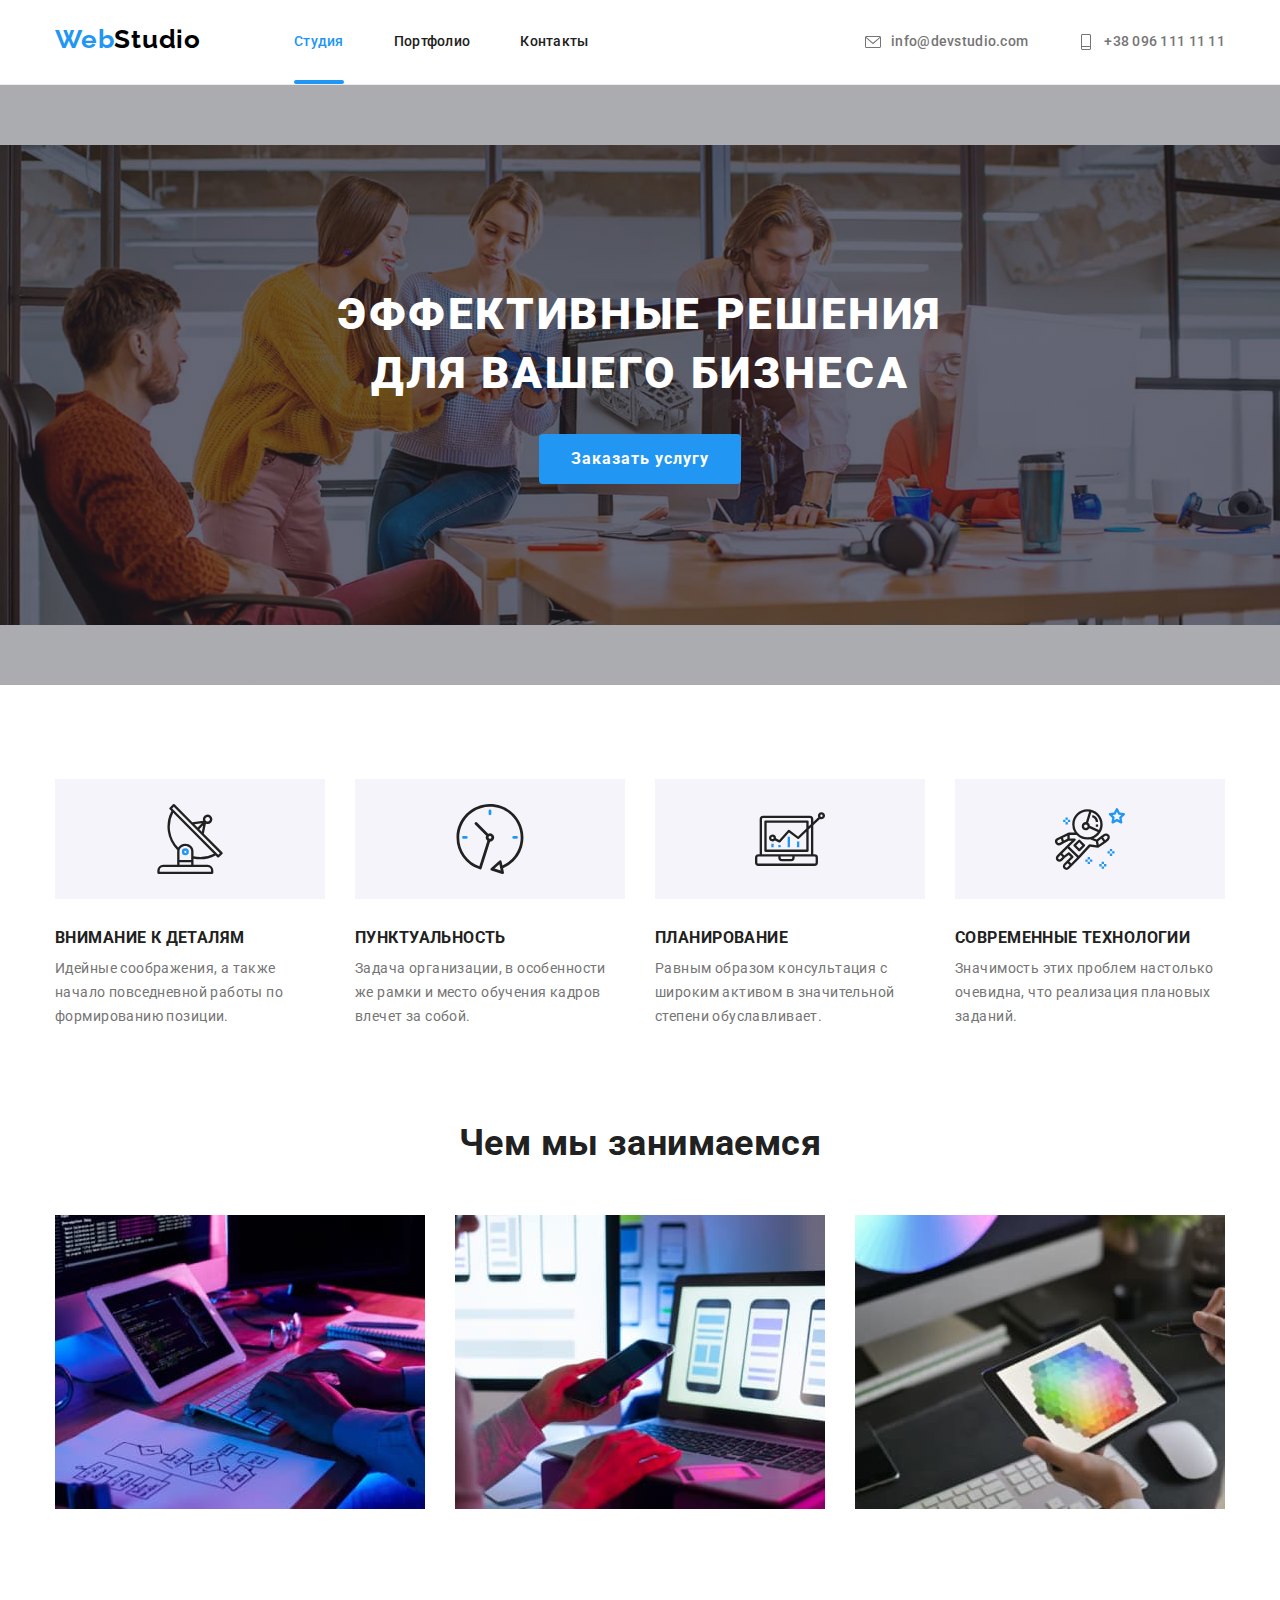
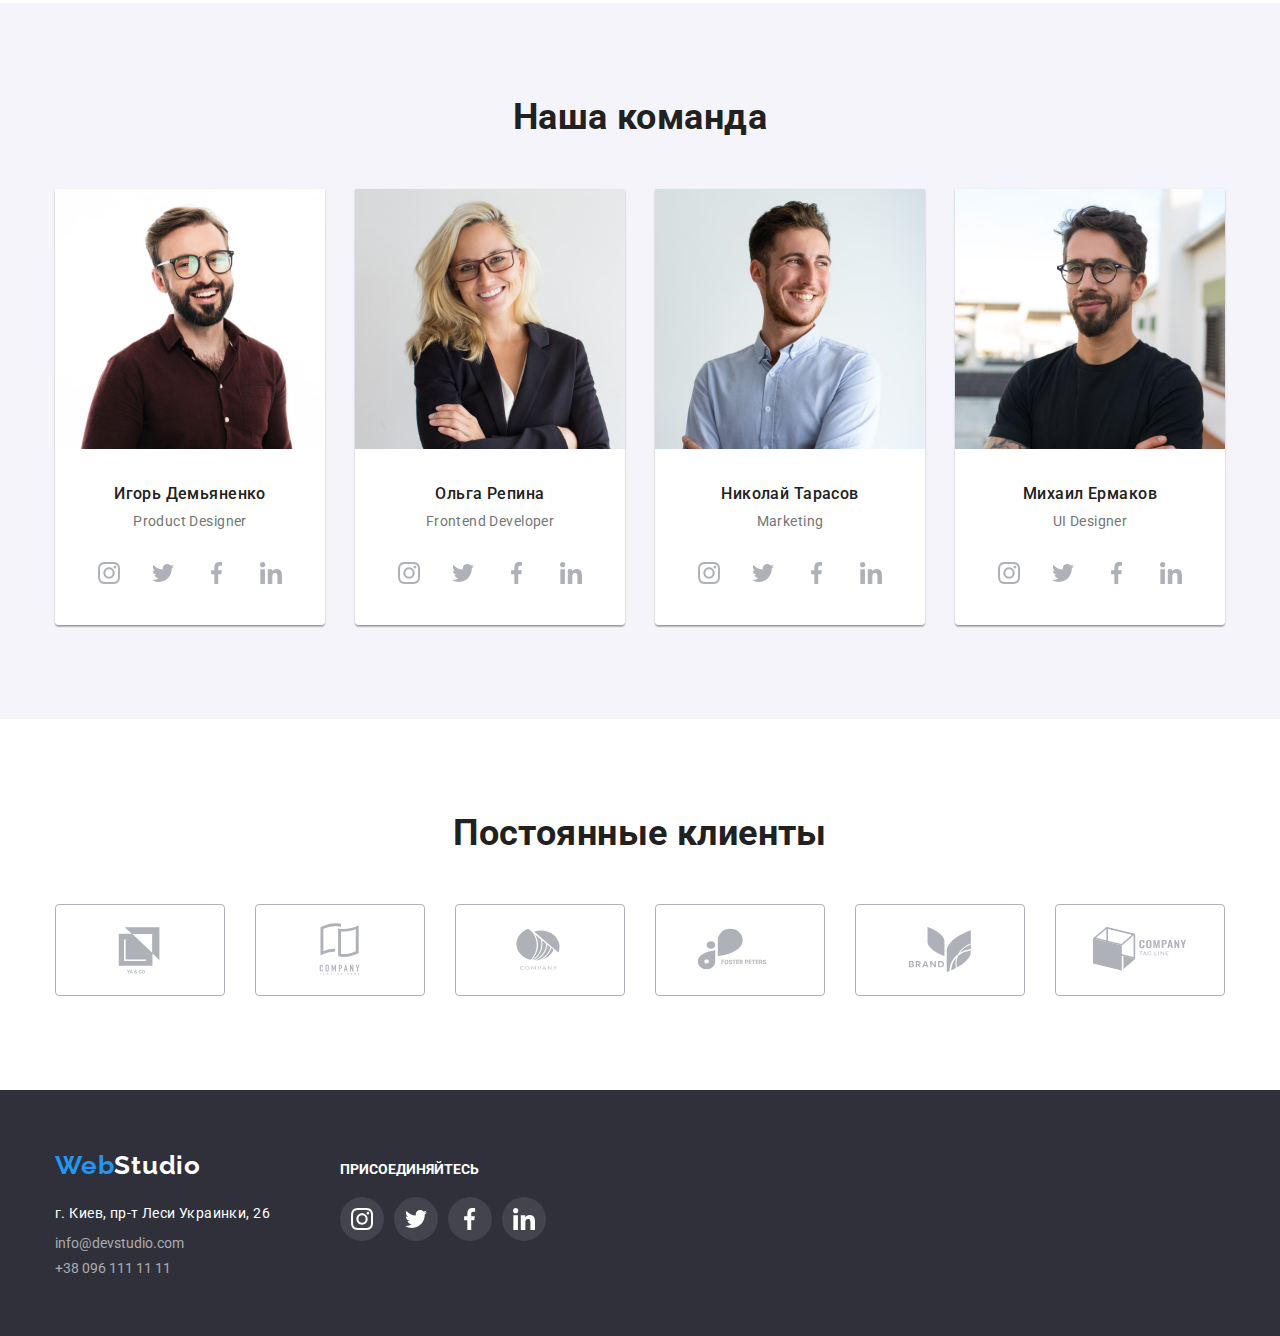
==== index.html @ fefdc6f0 "guess im done with 5th HW, we'll see" ====
<!DOCTYPE html>
<html lang="ru">
<head>
   <meta charset="UTF-8">
   <meta http-equiv="X-UA-Compatible" content="IE=edge">
   <meta name="viewport" content="width=device-width, initial-scale=1.0">
   <title>Студия</title>
   <link href="https://fonts.googleapis.com/css2?family=Raleway:wght@700&family=Roboto:wght@400;500;700;900&display=swap"
      rel="stylesheet">
<link rel="stylesheet" href="https://cdnjs.cloudflare.com/ajax/libs/modern-normalize/1.1.0/modern-normalize.min.css" />
   <link rel="stylesheet" href="./css/styles.css">
</head>
<body>
      <!-- ----------------------------------------------------Header -->
   <header class="header">
      <div class="container head">
      <a href="./index.html" rel="noopener noreferrer" class="logo" lang="en">Web<span class="logo-primary">Studio</span></a>
      <nav class="nav">
         <ul class="nav-list">
            <li class="nav-item"><a class="nav-link curent" href="./index.html">Студия</a></li>
            <li class="nav-item"><a class="nav-link" href="./portfolio.html">Портфолио</a></li>
            <li class="nav-item"><a class="nav-link" href="">Контакты</a></li>
         </ul>
      </nav>
         <ul class="contact-list">
            <li class="contact-item">
               <a class="contact-link" href="mailto:info@devstudio.com"><svg class="icon-contact">
                  <use href="./images/icons-svg/symbol-defs.svg#icon-mail-icon" ></use>
               </svg>info@devstudio.com</a></li>
            <li class="contact-item">
               <a class="contact-link" href="tel:+380961111111"><svg class="icon-contact">
                  <use href="./images/icons-svg/symbol-defs.svg#icon-phone-icon" ></use>
               </svg>+38 096 111 11 11</a>
            </li>
         </ul>
      </div>
   </header>
   <main>
      <!------------------------------------------------------ Hero -->
         <section class="section main">
            <h1 class="main-title">Эффективные решения для вашего бизнеса</h1>
            <button class="main-button" type="button" data-modal-open>Заказать услугу</button>
            <div class="backdrop is-hidden" data-modal>
               <div class="modal">
                  <button class="close" data-modal-close>
                     <svg class="icon-button">
                        <use href="./images/modal-icon/symbol-defs.svg#icon-close-black"></use>
                     </svg>
                  </button>
               </div>
            </div>
         </section>
      <!-- -----------------------------------------------Особенности -->
      <section class="section features">
         <div class="container features">
            <h2 class="visually-hidden">Особенности</h2>
            <ul class="features-list">
               <li class="features-item">
                  <div class="features-icon-container">
                     <svg class="icon-features">
                        <use href="./images/features-icon/features-icon.svg#icon-antenna1"></use>
                     </svg>
                  </div>
                  <h3 class="features-caption">Внимание к деталям</h3>
                  <p class="features-text">Идейные соображения, а также начало повседневной работы по формированию позиции.</p>
               </li>
               <li class="features-item">
                  <div class="features-icon-container">
                     <svg class="icon-features">
                        <use href="./images/features-icon/features-icon.svg#icon-clock2"></use>
                     </svg>
                  </div>
                  <h3 class="features-caption">Пунктуальность</h3>
                  <p class="features-text">Задача организации, в особенности же рамки и место обучения кадров влечет за собой.</p>
               </li>
               <li class="features-item">
                  <div class="features-icon-container">
                     <svg class="icon-features">
                        <use href="./images/features-icon/features-icon.svg#icon-diagram3"></use>
                     </svg>
                  </div>
                  <h3 class="features-caption">Планирование</h3>
                  <p class="features-text">Равным образом консультация с широким активом в значительной степени обуславливает.</p>
               </li>
               <li class="features-item">
                  <div class="features-icon-container">
                     <svg class="icon-features">
                        <use href="./images/features-icon/features-icon.svg#icon-astronaut-4"></use>
                     </svg>
                  </div>
                  <h3 class="features-caption">Современные технологии</h3>
                  <p class="features-text">Значимость этих проблем настолько очевидна, что реализация плановых заданий.</p>
               </li>
            </ul>
         </div>
      </section>
      <!-- ---------------------------------------------Чем занимаемся -->
      <section class="section work">
         <div class="container work">
            <h2 class="work-title">Чем мы занимаемся</h2>
            <ul class="work-list">
               <li class="work-item"><img class="work-image" width="370" height="294" src="./images/img.jpg" alt="кодирование"></li>
               <li class="work-item"><img class="work-image" width="370" height="294" src="./images/img1.jpg" alt="сервис"></li>
               <li class="work-item"><img class="work-image" width="370" height="294" src="./images/img2.jpg" alt="дизайн"></li>
            </ul>
         </div>
      </section>
      <!-- ---------------------------------------------Наша команда -->
      <section class="section team ">
         <div class="container team">
            <h2 class="team-title">Наша команда</h2>
            <ul class="team-list">
               <li class="team-item">
                  <img width="270" height="260" src="./images/person1.jpg" alt="персонал1">
                  <div class="team-box">
                     <h3 class="team-caption">Игорь Демьяненко</h3>
                     <p class="team-text" lang="en">Product Designer</p>
                     <ul class="team-icon-list">
                        <li class="team-icon-item">
                           <a href="#" class="team-icon-link">
                              <svg class="icon-team">
                                 <use href="./images/icons-svg/symbol-defs.svg#icon-instagram-icon"></use>
                              </svg>
                           </a>
                        </li>
                        <li class="team-icon-item">
                           <a href="#" class="team-icon-link">
                              <svg class="icon-team">
                                 <use href="./images/icons-svg/symbol-defs.svg#icon-twitter-icon"></use>
                              </svg>
                           </a>
                        </li>
                        <li class="team-icon-item">
                           <a href="#" class="team-icon-link">
                              <svg class="icon-team">
                                 <use href="./images/icons-svg/symbol-defs.svg#icon-facebook-icon"></use>
                              </svg>
                           </a>
                        </li>
                        <li class="team-icon-item">
                           <a href="#" class="team-icon-link">
                              <svg class="icon-team">
                                 <use href="./images/icons-svg/symbol-defs.svg#icon-linkedin-icon"></use>
                              </svg>
                           </a>
                        </li>
                     </ul>
                  </div>
               </li>
               <li class="team-item">
                  <img width="270" height="260" src="./images/person2.jpg" alt="персонал2">
                  <div class="team-box">
                     <h3 class="team-caption">Ольга Репина</h3>
                     <p class="team-text" lang="en">Frontend Developer</p>
                     <ul class="team-icon-list">
                        <li class="team-icon-item">
                           <a href="#" class="team-icon-link">
                              <svg class="icon-team">
                                 <use href="./images/icons-svg/symbol-defs.svg#icon-instagram-icon"></use>
                              </svg>
                           </a>
                        </li>
                        <li class="team-icon-item">
                           <a href="#" class="team-icon-link">
                              <svg class="icon-team">
                                 <use href="./images/icons-svg/symbol-defs.svg#icon-twitter-icon"></use>
                              </svg>
                           </a>
                        </li>
                        <li class="team-icon-item">
                           <a href="#" class="team-icon-link">
                              <svg class="icon-team">
                                 <use href="./images/icons-svg/symbol-defs.svg#icon-facebook-icon"></use>
                              </svg>
                           </a>
                        </li>
                        <li class="team-icon-item">
                           <a href="#" class="team-icon-link">
                              <svg class="icon-team">
                                 <use href="./images/icons-svg/symbol-defs.svg#icon-linkedin-icon"></use>
                              </svg>
                           </a>
                        </li>
                     </ul>
                  </div>
               </li>
               <li class="team-item">
                  <img width="270" height="260" src="./images/person3.jpg" alt="персонал3">
                  <div class="team-box">
                     <h3 class="team-caption">Николай Тарасов</h3>
                     <p class="team-text" lang="en">Marketing</p>
                     <ul class="team-icon-list">
                        <li class="team-icon-item">
                           <a href="#" class="team-icon-link">
                              <svg class="icon-team">
                                 <use href="./images/icons-svg/symbol-defs.svg#icon-instagram-icon"></use>
                              </svg>
                           </a>
                        </li>
                        <li class="team-icon-item">
                           <a href="#" class="team-icon-link">
                              <svg class="icon-team">
                                 <use href="./images/icons-svg/symbol-defs.svg#icon-twitter-icon"></use>
                              </svg>
                           </a>
                        </li>
                        <li class="team-icon-item">
                           <a href="#" class="team-icon-link">
                              <svg class="icon-team">
                                 <use href="./images/icons-svg/symbol-defs.svg#icon-facebook-icon"></use>
                              </svg>
                           </a>
                        </li>
                        <li class="team-icon-item">
                           <a href="#" class="team-icon-link">
                              <svg class="icon-team">
                                 <use href="./images/icons-svg/symbol-defs.svg#icon-linkedin-icon"></use>
                              </svg>
                           </a>
                        </li>
                     </ul>
                   </div>
               </li>
               <li class="team-item">
                  <img width="270" height="260" src="./images/person4.jpg" alt="персонал4">
                  <div class="team-box">
                     <h3 class="team-caption">Михаил Ермаков</h3>
                     <p class="team-text" lang="en">UI Designer</p>
                     <ul class="team-icon-list">
                        <li class="team-icon-item">
                           <a href="#" class="team-icon-link">
                              <svg class="icon-team">
                                 <use href="./images/icons-svg/symbol-defs.svg#icon-instagram-icon"></use>
                              </svg>
                           </a>
                        </li>
                        <li class="team-icon-item">
                           <a href="#" class="team-icon-link">
                              <svg class="icon-team">
                                 <use href="./images/icons-svg/symbol-defs.svg#icon-twitter-icon"></use>
                              </svg>
                           </a>
                        </li>
                        <li class="team-icon-item">
                           <a href="#" class="team-icon-link">
                              <svg class="icon-team">
                                 <use href="./images/icons-svg/symbol-defs.svg#icon-facebook-icon"></use>
                              </svg>
                           </a>
                        </li>
                        <li class="team-icon-item">
                           <a href="#" class="team-icon-link">
                              <svg class="icon-team">
                                 <use href="./images/icons-svg/symbol-defs.svg#icon-linkedin-icon"></use>
                              </svg>
                           </a>
                        </li>
                     </ul>
                  </div>
               </li>
            </ul>
         </div>
      </section>
      <!-- -----------------------------------------------Наши партнеры -->
      <section class="section client">
         <div class="container client">
            <h2 class="client-title">Постоянные клиенты</h2>
            <ul class="client-list">
               <li class="client-item">
                  <a href="#" class="client-link">
                     <svg class="logo-client">
                        <use href="./images/logo/logo-defs.svg#icon-logo1" ></use>
                     </svg>   
                  </a>
               </li>
               <li class="client-item">
                  <a href="#" class="client-link">
                     <svg class="logo-client">
                        <use href="./images/logo/logo-defs.svg#icon-logo2"></use>
                     </svg>
                  </a>
               </li>
               <li class="client-item">
                  <a href="#" class="client-link">
                     <svg class="logo-client">
                        <use href="./images/logo/logo-defs.svg#icon-logo3"></use>
                     </svg>
                  </a>
               </li>
               <li class="client-item">
                  <a href="#" class="client-link">
                     <svg class="logo-client">
                        <use href="./images/logo/logo-defs.svg#icon-logo4"></use>
                     </svg>
                  </a>
               </li>
               <li class="client-item">
                  <a href="#" class="client-link">
                     <svg class="logo-client">
                        <use href="./images/logo/logo-defs.svg#icon-logo5"></use>
                     </svg>
                  </a>
               </li>
               <li class="client-item">
                  <a href="#" class="client-link">
                     <svg class="logo-client">
                        <use href="./images/logo/logo-defs.svg#icon-logo6"></use>
                     </svg>
                  </a>
               </li>
            </ul>
         </div>
      </section>
   </main>
   <!-------------------------------------------------------Footer -->
   <footer class="footer">
      <div class="container container-footer">
        <div class="container-logo">
         <a href="./index.html" rel="noopener noreferrer" class="logo" lang="en">Web<span
            class="logo-secondary">Studio</span></a>
         <address class="address">
            <p class="address-destination">г. Киев, пр-т Леси Украинки, 26</p>
            <ul class="address-list">
               <li class="address-item"><a class="address-contact" href="mailto:info@devstudio.com">info@devstudio.com</a></li>
               <li class="address-item"><a class="address-contact" href="tel:+380961111111">+38 096 111 11 11</a></li>
            </ul>
         </address>
        </div>
        <div class="container-join">
           <p class="join-title">
            присоединяйтесь
           </p>
           <ul class="join-list">
              <li class="join-items">
                 <a href="#" class="join-link"> 
                  <svg class="icon-join">
                     <use href="./images/icons-svg/symbol-defs.svg#icon-instagram-icon"></use>
                  </svg>
                 </a>
               </li>
              <li class="join-items">
                 <a href="#" class="join-link">
                 <svg class="icon-join">
                    <use href="./images/icons-svg/symbol-defs.svg#icon-twitter-icon" ></use>
                 </svg>   
                  </a>
               </li>
              <li class="join-items">
                 <a href="#" class="join-link">
                  <svg class="icon-join">
                     <use href="./images/icons-svg/symbol-defs.svg#icon-facebook-icon" ></use>
                  </svg>                 
                 </a>
               </li>
              <li class="join-items">
                 <a href="#" class="join-link">
                  <svg class="icon-join">
                     <use href="./images/icons-svg/symbol-defs.svg#icon-linkedin-icon" ></use>
                  </svg>                     
                 </a>
               </li>
           </ul>
       </div>
      </div>
   </footer>
   <script src="./js/modal.js"></script>
 </body>
</html>
---- css/styles.css ----
:root {
  --primary-text-color: #757575;
  --title-text-color: #212121;
  --accent-color: #2196f3;
  --primary-white-color: #ffffff;
  --button-bgc-color: #f5f4fa;
  --header-bgc-color: #2f303a;
  --team-bgc-color: #f5f4fa;
  --footer-contact-color: rgba(255, 255, 255, 0.6);
  --header-border-color: #ececec;
  --content-border-color: #eeeeee;
  --features-icon-background: #f5f4fa;
  --features-icon-color: #212121;
  --footer-icon-background: #43444d;
  --team-icon-color: #afb1b8;
  --client-border-color: #afb1b8;
  --client-logo-color: #afb1b8;
  --logo-primary-color: #000000;
  --overflow-bgc-color: rgba(33, 150, 243, 0.9);
  --timing-function: cubic-bezier(0.4, 0, 0.2, 1);
}

li {
  list-style: none;
}
img {
  display: block;
}

h1,
h2,
h3,
h4,
h5,
h6,
p,
ul {
  margin: 0;
  padding: 0;
}
ul {
  display: inline-block;
  padding-left: 0;
}
.logo,
.features,
.work,
.team,
.client,
.content-item .content-button, .content-text,
.address-destination, .content-overlay-caption {
  letter-spacing: 0.03em;
}

.visually-hidden {
  position: absolute;
  width: 1px;
  height: 1px;
  margin: -1px;
  border: 0;
  padding: 0;
  white-space: nowrap;
  clip-path: inset(100%);
  clip: rect(0 0 0 0);
  overflow: hidden;
}

body {
  background-color: var(--primary-white-color);
  color: var(--primary-text-color);
  font-family: Roboto, sans-serif;
  font-size: 14px;
}

.container {
  width: 1200px;
  margin: 0 auto;
  padding: 0 15px;
}

.section {
  padding: 94px 0px;
}

/*  --------------------------------Header */
.header {
  border-bottom: 1px solid var(--header-border-color);
}
/* ---------------------------------Logo */
.logo {
  display: block;
  padding-top: 24px;
  padding-bottom: 24px;
  text-decoration: none;
  line-height: 1.2;
  color: var(--accent-color);
  font-family: Raleway, sans-serif;
  font-weight: 700;
  font-size: 26px;
}
.logo-primary {
  color: var(--logo-primary-color);

  font-family: Raleway, sans-serif;
  font-weight: 700;
  font-size: 26px;
}
.logo-secondary {
  color: var(--primary-white-color);

  font-family: Raleway, sans-serif;
  font-weight: 700;
  font-size: 26px;
}
/* -------------------------------------Navigation */
.nav-item .nav-link:hover,
.nav-item .nav-link:focus,
.contact-item .contact-link:hover,
.contact-item .contact-link:focus {
  color: var(--accent-color);
}
.nav {
  margin-left: 93px;
}
.nav-list {
  display: flex;
}
.nav-list .nav-item + .nav-item {
  margin-left: 50px;
}
.nav-item .nav-link {
  display: block;
  padding-top: 32px;
  padding-bottom: 32px;

  color: var(--title-text-color);

  font-weight: 500;
  line-height: 1.4;
  letter-spacing: 0.02em;
  text-decoration: none;

  transition: color 250ms var(--timing-function);
}
.nav-item .nav-link.curent {
  color: var(--accent-color);
}
.nav-link {
  position: relative;
}
.nav-link.curent::after {
  content: ' ';
  width: 100%;
  height: 4px;
  position: absolute;
  bottom: 0;
  left: 0;

  background-color: var(--accent-color);
  border-radius: 2px;
}

/* --------------------------------Contacts */
.contact-item .contact-link {
  display: flex;
  align-items: center;
  padding-top: 32px;
  padding-bottom: 32px;

  color: var(--primary-text-color);

  font-weight: 500;
  line-height: 1.4;
  letter-spacing: 0.02em;

  transition:color 250ms var(--timing-function);
}
.container.head {
  display: flex;
}
.contact-link,
.address-contact {
  text-decoration: none;
}
.contact-list {
  display: flex;
  margin-left: auto;
}
.contact-list .contact-item + .contact-item {
  margin-left: 50px;
}
.contact-item {
  display: flex;
  align-items: center;
}

.icon-contact {
  width: 16px;
  height: 16px;
  margin-right: 10px;
  fill: currentColor;
}
/* --------------------------------------Hero */

.section.main {
  padding-top: 200px;
  padding-bottom: 200px;
  text-align: center;
  max-width: 1600px;
  height: 600px;
  margin-left: auto;
  margin-right: auto;

  background-image: linear-gradient(to right, rgba(47, 48, 58, 0.4), rgba(47, 48, 58, 0.4)),
    url('../images/background.jpg');
  background-position: center;
  background-repeat: no-repeat;
  background-size: contain;
}

.main-title {
  width: 696px;
  margin: 0 auto;
  color: var(--primary-white-color);
  font-size: 44px;
  font-weight: 900;
  line-height: 1.36;
  letter-spacing: 0.06em;
  text-transform: uppercase;
}

/* --------------------------------------Button (modal page) */
.main-button {
  display: inline-block;
  margin-top: 30px;
  margin-left: auto;
  margin-right: auto;
  padding: 10px 32px;

  color: var(--primary-white-color);
  background-color: var(--accent-color);

  font-family: Roboto, sans-serif;
  font-weight: 700;
  line-height: 1.87;
  font-size: 16px;
  letter-spacing: 0.06em;
  border-style: none;
  cursor: pointer;
  border-radius: 4px;
}
.backdrop {
  position: fixed;
  top: 0;
  left: 0;
  width: 100%;
  height: 100%;
  margin: 17px auto;

  background-color: rgba(0, 0, 0, 0.2);

  /* transform: scale(100%);
  transition: transform 250ms var(--timing-function), visibility 250ms var(--timing-function); */
  opacity: 1;
  visibility: visible;
  transition: opacity 250ms var(--timing-function), visibility 250ms var(--timing-function);
}
.backdrop.is-hidden {
  opacity: 0;
  visibility: hidden;
  pointer-events: none;
  /* transform: scale(0); */
}
.modal {
  position: fixed;
  top: 50%;
  left: 50%;
  transform: translate(-50%, -50%);
  min-width: 528px;
  min-height: 581px;

  background-color: #fff;
  border-radius: 4px;
  box-shadow: 0px 1px 3px rgba(0, 0, 0, 0.12), 0px 1px 1px rgba(0, 0, 0, 0.14),
    0px 2px 1px rgba(0, 0, 0, 0.2);

}
.close {
  position: absolute;
  right: 8px;
  top: 8px;

  width: 30px;
  height: 30px;
  border-radius: 50%;

  background: #ffffff;
  border: 1px solid rgba(0, 0, 0, 0.1);
}
.icon-button {
  width: 100%;
  height: 100%;
}

/* -------------------------------Особенности */
.features-list {
  display: flex;
  justify-content: space-between;
}
.features-list .features-item + .features-item {
  margin-left: 30px;
}
.features-item {
  width: 270px;
}
.features-caption {
  margin-bottom: 10px;

  color: var(--title-text-color);
  line-height: 1.14;
  text-transform: uppercase;
}
.features-text {
  line-height: 1.71;
}
.features-icon-container {
  display: flex;
  justify-content: center;
  align-items: center;
  height: 120px;
  margin-bottom: 30px;
  color: var(--features-icon-color);

  background-color: var(--features-icon-background);
}
.icon-features {
  width: 70px;
  height: 70px;
  fill: currentColor;
}
/* --------------------------------Чем занимаемся  */
.work-title,
.team-title,
.client-title {
  color: var(--title-text-color);
  font-size: 36px;
  font-weight: 700;
  line-height: 1.16;
}
.section.work {
  padding-top: 0;
}
.work-list {
  display: flex;
  justify-content: space-between;
}
.work-list .work-item + .work-item {
  margin-left: 30px;
}
/* --------------------------------------Наша команда */
.section.team {
  background-color: var(--team-bgc-color);
}
.work-title,
.team-title,
.client-title {
  text-align: center;
  margin-bottom: 50px;
}
.team-caption {
  color: var(--title-text-color);
  font-weight: 500;
  font-size: 16px;
  line-height: 1.87;
}
.team-text {
  color: var(--primary-text-color);
  line-height: 1.87;
  margin-bottom: 16px;
}
.team-list {
  display: flex;
}
.team-item {
  box-shadow: 0px 1px 3px rgba(0, 0, 0, 0.12), 0px 1px 1px rgba(0, 0, 0, 0.14),
    0px 2px 1px rgba(0, 0, 0, 0.2);
  border-radius: 0px 0px 4px 4px;
}
.team-list .team-item + .team-item {
  margin-left: 30px;
}
.team-box {
  background-color: var(--primary-white-color);
  padding: 30px 0;
  text-align: center;
  border-radius: 0px 0px 4px 4px;
}
.team-icon-list {
  display: flex;
  margin: 0 32px;
}

.team-icon-list .team-icon-item + .team-icon-item {
  margin-left: 10px;
}
.team-icon-link {
  display: flex;
  justify-content: center;
  align-items: center;
  width: 44px;
  height: 44px;

  color: var(--team-icon-color);

  transition: color 250ms var(--timing-function), background-color 250ms var(--timing-function), border-radius 250ms var(--timing-function);
}
.icon-team {
  width: 22px;
  height: 22px;
  fill: currentColor;
}

.team-icon-link:hover,
.team-icon-link:focus {
  color: var(--primary-white-color);
  background-color: var(--accent-color);
  border-radius: 50%;
}
/*---------------------------Наши партнеры */

.client-list {
  display: flex;
}
.client-list .client-item + .client-item {
  margin-left: 30px;
}
.client-link:hover,
.client-link:focus {
  color: var(--accent-color);
  border-color: var(--accent-color);
}
.client-link {
  display: flex;
  align-items: center;
  justify-content: center;
  width: 170px;
  height: 92px;

  color: var(--client-logo-color);
  border: 1px solid var(--client-border-color);
  border-radius: 4px;

  transition: color 20ms var(--timing-function), border-color 250ms var(--timing-function);
}
.logo-client {
  width: 106px;
  height: 60px;
  fill: currentColor;
}
/*------------------------ Портфолио кнопки */
.content-primary-list .content-button {
  display: inline-block;
  padding: 6px 22px;

  color: var(--title-text-color);
  background-color: var(--button-bgc-color);
  border-style: none;
  border-radius: 4px;
  cursor: pointer;

  font-family: Roboto, sans-serif;
  font-weight: 500;
  font-size: 16px;
  line-height: 1.62;

  transition: color 250ms var(--timing-function), backgroung-color 250ms var(--timing-function), box-shadow 250ms var(--timing-function);
}
.content-button.curent {
  color: var(--primary-white-color);
  background-color: var(--accent-color);
}
.content-button:hover,
.content-button:focus {
  color: var(--primary-white-color);
  background-color: var(--accent-color);
  box-shadow: 0px 3px 1px rgba(0, 0, 0, 0.1), 0px 1px 2px rgba(0, 0, 0, 0.08),
    0px 2px 2px rgba(0, 0, 0, 0.12);
}
.content-primary-list {
  display: flex;
  justify-content: center;
  margin-bottom: 34px;
}

.content-primary-list .content-list + .content-list {
  margin-left: 20px;
}

/*--------------------------------Портфолио контент*/
.content-secondary-list {
  display: flex;
  flex-wrap: wrap;
}
.wrap-items {
  width: 370px;
  margin-right: 30px;
  margin-bottom: 30px;
}
.wrap-items:nth-child(3n) {
  margin-right: 0;
}
.wrap-items:nth-last-child(-n + 3) {
  margin-bottom: 0;
}

/* --------------------------------Portfolio Overflow content */
.content-overlay-box {
  position: relative;
  overflow: hidden;
}

.content-overlay {
  position: absolute;
  width: 100%;
  height: 100%;
  top: 0;
  left: 0;
  padding: 63px 24px;

  background-color: var(--overflow-bgc-color);

  transform: translateY(+101%);
  transition: transform 250ms var(--timing-function);
}
.content-link:hover .content-overlay {
  transform: translateY(0);
}
.content-overlay-caption {
  color: #ffffff;

  font-size: 18px;
  line-height: 1.56;
}
/* ----------------------------------- */
.content-text {
  color: var(--primary-text-color);

  font-size: 16px;
  line-height: 1.87;
}
.content-title {
  color: var(--title-text-color);

  font-size: 18px;
  line-height: 2;
  font-weight: 700;
  letter-spacing: 0.06em;
}
.content-link {
  text-decoration: none;
  display: block;

  transition: box-shadow 250ms var(--timing-function);
}
.content-link:hover,
.content-link:focus {
  box-shadow: 0px 1px 1px rgba(0, 0, 0, 0.12), 0px 4px 4px rgba(0, 0, 0, 0.06),
  1px 4px 6px rgba(0, 0, 0, 0.16);
}
.content-block {
  padding: 20px 24px;
  border: 1px solid var(--content-border-color);
  border-top: 0;
}
/* ----------------------------------------Footer */
.footer {
  background-color: var(--header-bgc-color);
  padding: 60px 0;
}
.container.container-footer {
  display: flex;
  align-items: baseline;
}
/* -------------------------------------Footer-logo */

.address-item:not(:last-child) {
  margin-bottom: 9px;
}
.address-item .address-contact {
  font-style: normal;

  color: var(--footer-contact-color);
  transition: color 250ms var(--timing-function);
}
.address-item .address-contact:hover,
.address-item .address-contact:focus {
  color: var(--accent-color);
}
.address-destination {
  display: block;
  margin-bottom: 9px;
  color: var(--primary-white-color);
  line-height: 1.71;
  font-style: normal;
}
/* ----------------------------------------Footer-join */
.container-logo .logo {
  padding: 0;
  margin-bottom: 20px;
}
.container-join {
  margin-left: 70px;
}
.join-title {
  font-weight: bold;
  color: var(--primary-white-color);
  text-transform: uppercase;
  margin-bottom: 20px;
}
.join-list {
  display: flex;
}
.join-link {
  display: inline-block;
  width: 44px;
  height: 44px;
  border-radius: 50%;
  background-color: var(--footer-icon-background);
  color: var(--primary-white-color);
  transition: background-color 250ms var(--timing-function), color 250ms var(--timing-function);
}
.join-link:hover,
.join-link:focus {
  color: var(--primary-white-color);
  background-color: var(--accent-color);
}
.join-list .join-items + .join-items {
  margin-left: 10px;
}
.icon-join {
  width: 22px;
  height: 22px;
  fill: currentColor;
  margin: 11px;
}
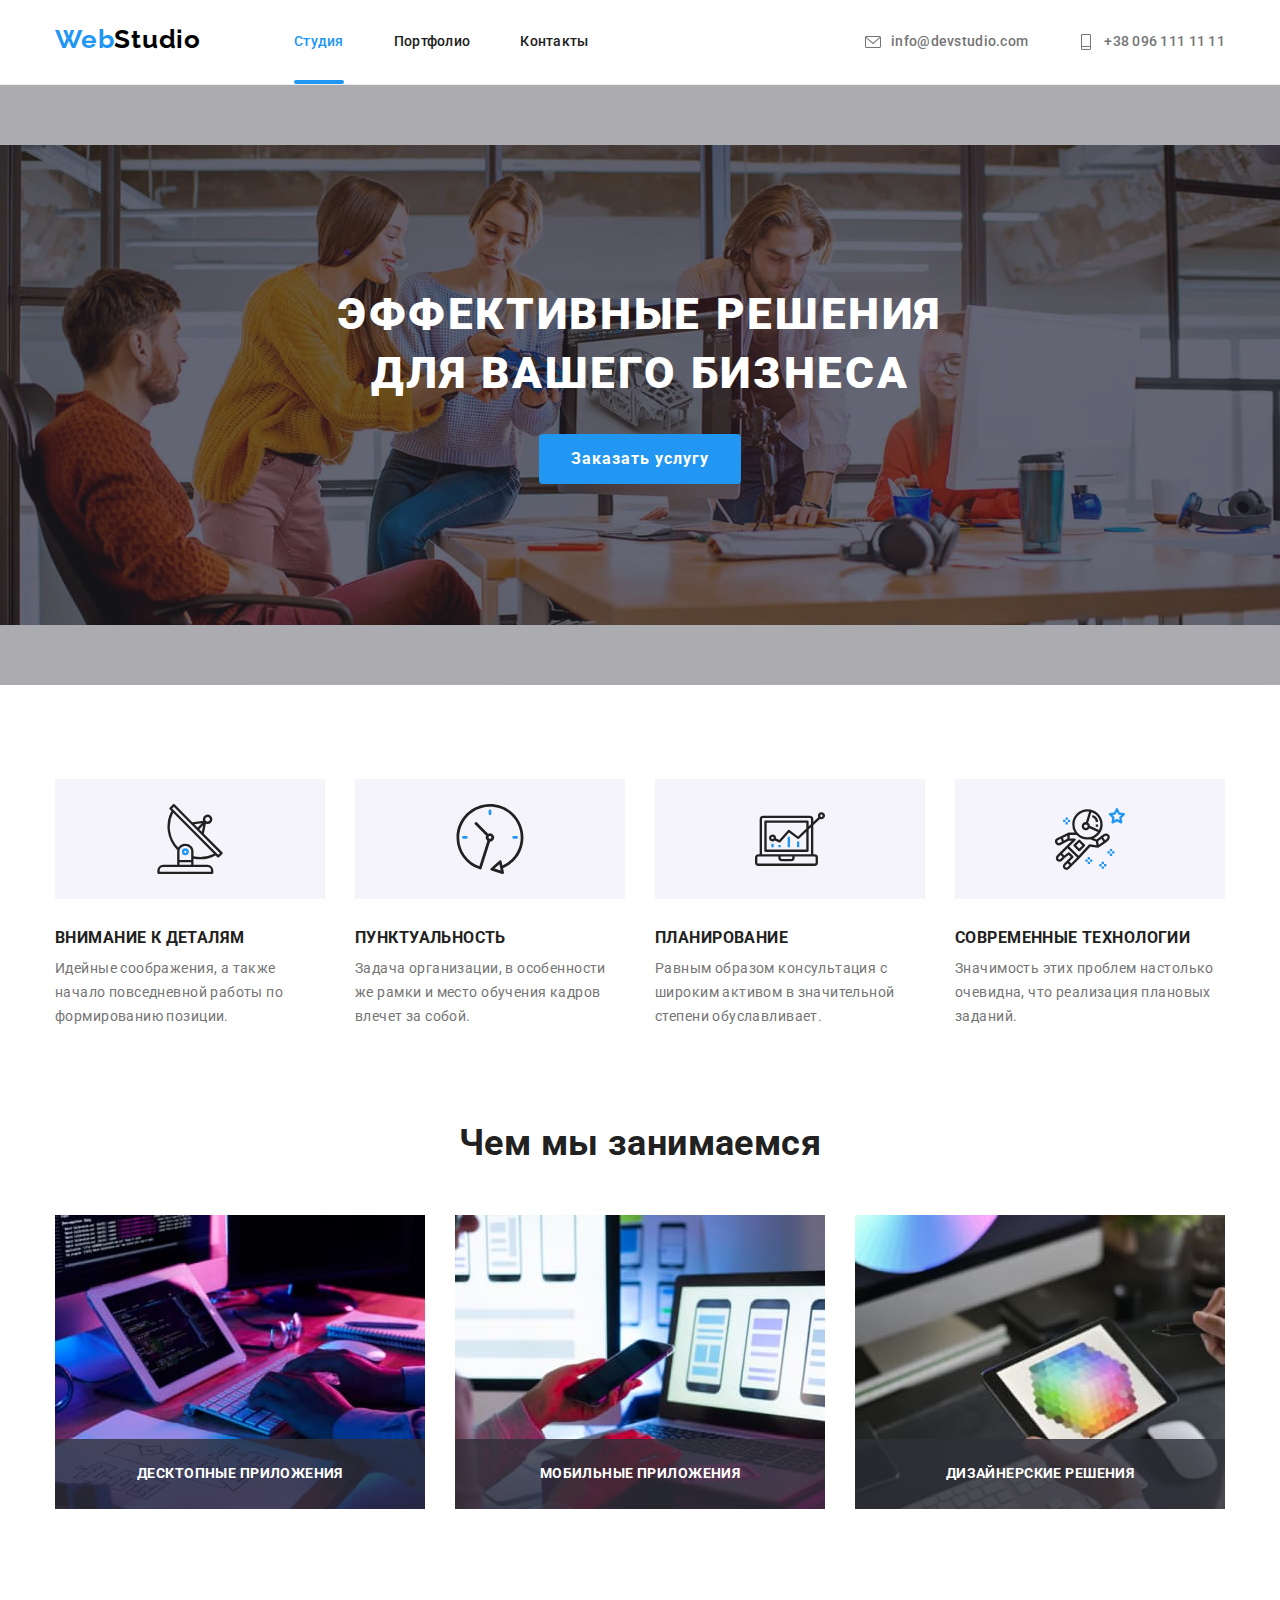
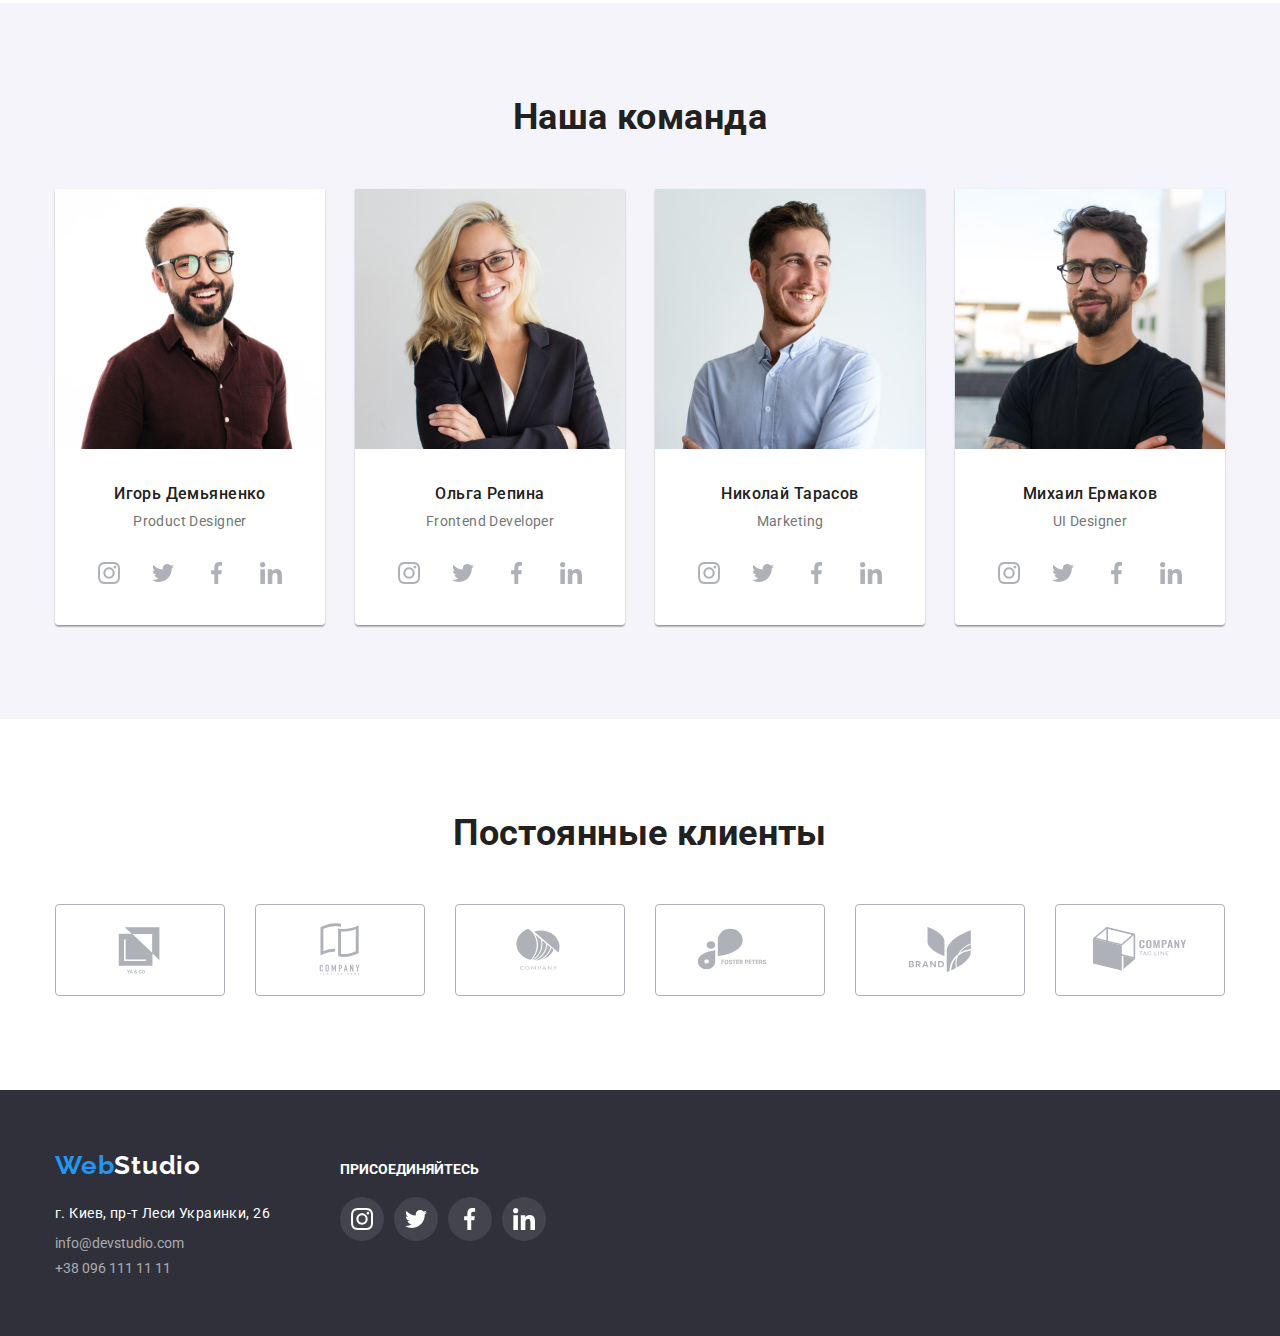
==== commit 0d5cc698: "finished HW5" ====
--- a/index.html
+++ b/index.html
@@ -99,9 +99,24 @@
          <div class="container work">
             <h2 class="work-title">Чем мы занимаемся</h2>
             <ul class="work-list">
-               <li class="work-item"><img class="work-image" width="370" height="294" src="./images/img.jpg" alt="кодирование"></li>
-               <li class="work-item"><img class="work-image" width="370" height="294" src="./images/img1.jpg" alt="сервис"></li>
-               <li class="work-item"><img class="work-image" width="370" height="294" src="./images/img2.jpg" alt="дизайн"></li>
+               <li class="work-item">
+                  <div class="work-overlay-box">
+                     <p class="work-overlay-caption">Десктопные приложения</p>
+                  </div>
+                  <img class="work-image" width="370" height="294" src="./images/img.jpg" alt="кодирование">
+               </li>
+               <li class="work-item">
+                  <div class="work-overlay-box">
+                     <p class="work-overlay-caption">Мобильные приложения</p>
+                  </div>
+                  <img class="work-image" width="370" height="294" src="./images/img1.jpg" alt="сервис">
+               </li>
+               <li class="work-item">
+                  <div class="work-overlay-box">
+                     <p class="work-overlay-caption">Дизайнерские решения</p>
+                  </div>
+                  <img class="work-image" width="370" height="294" src="./images/img2.jpg" alt="дизайн">
+               </li>
             </ul>
          </div>
       </section>
--- a/css/styles.css
+++ b/css/styles.css
@@ -18,6 +18,7 @@
   --logo-primary-color: #000000;
   --overflow-bgc-color: rgba(33, 150, 243, 0.9);
   --timing-function: cubic-bezier(0.4, 0, 0.2, 1);
+  --work-overlay-bgc-color: rgba(47, 48, 58, 0.8);
 }
 
 li {
@@ -296,6 +297,12 @@
 
   background: #ffffff;
   border: 1px solid rgba(0, 0, 0, 0.1);
+  cursor: pointer;
+
+  transition: border-color 250ms var(--timing-function);
+}
+.close:hover, .close:focus{
+  border-color: var(--accent-color);
 }
 .icon-button {
   width: 100%;
@@ -357,6 +364,31 @@
 .work-list .work-item + .work-item {
   margin-left: 30px;
 }
+.work-item{
+  position: relative;
+}
+.work-overlay-box{
+  display: flex;
+  justify-content: center;
+  align-items: center;
+
+  position: absolute;
+  width: 100%;
+  height: 70px;
+  bottom: 0;
+  left: 0;
+
+  background-color:var(--work-overlay-bgc-color);
+}
+.work-overlay-caption{
+font-weight: bold;
+line-height: 1.14;
+letter-spacing: 0.03em;
+text-transform: uppercase;
+
+color: var(--primary-white-color);
+
+}
 /* --------------------------------------Наша команда */
 .section.team {
   background-color: var(--team-bgc-color);
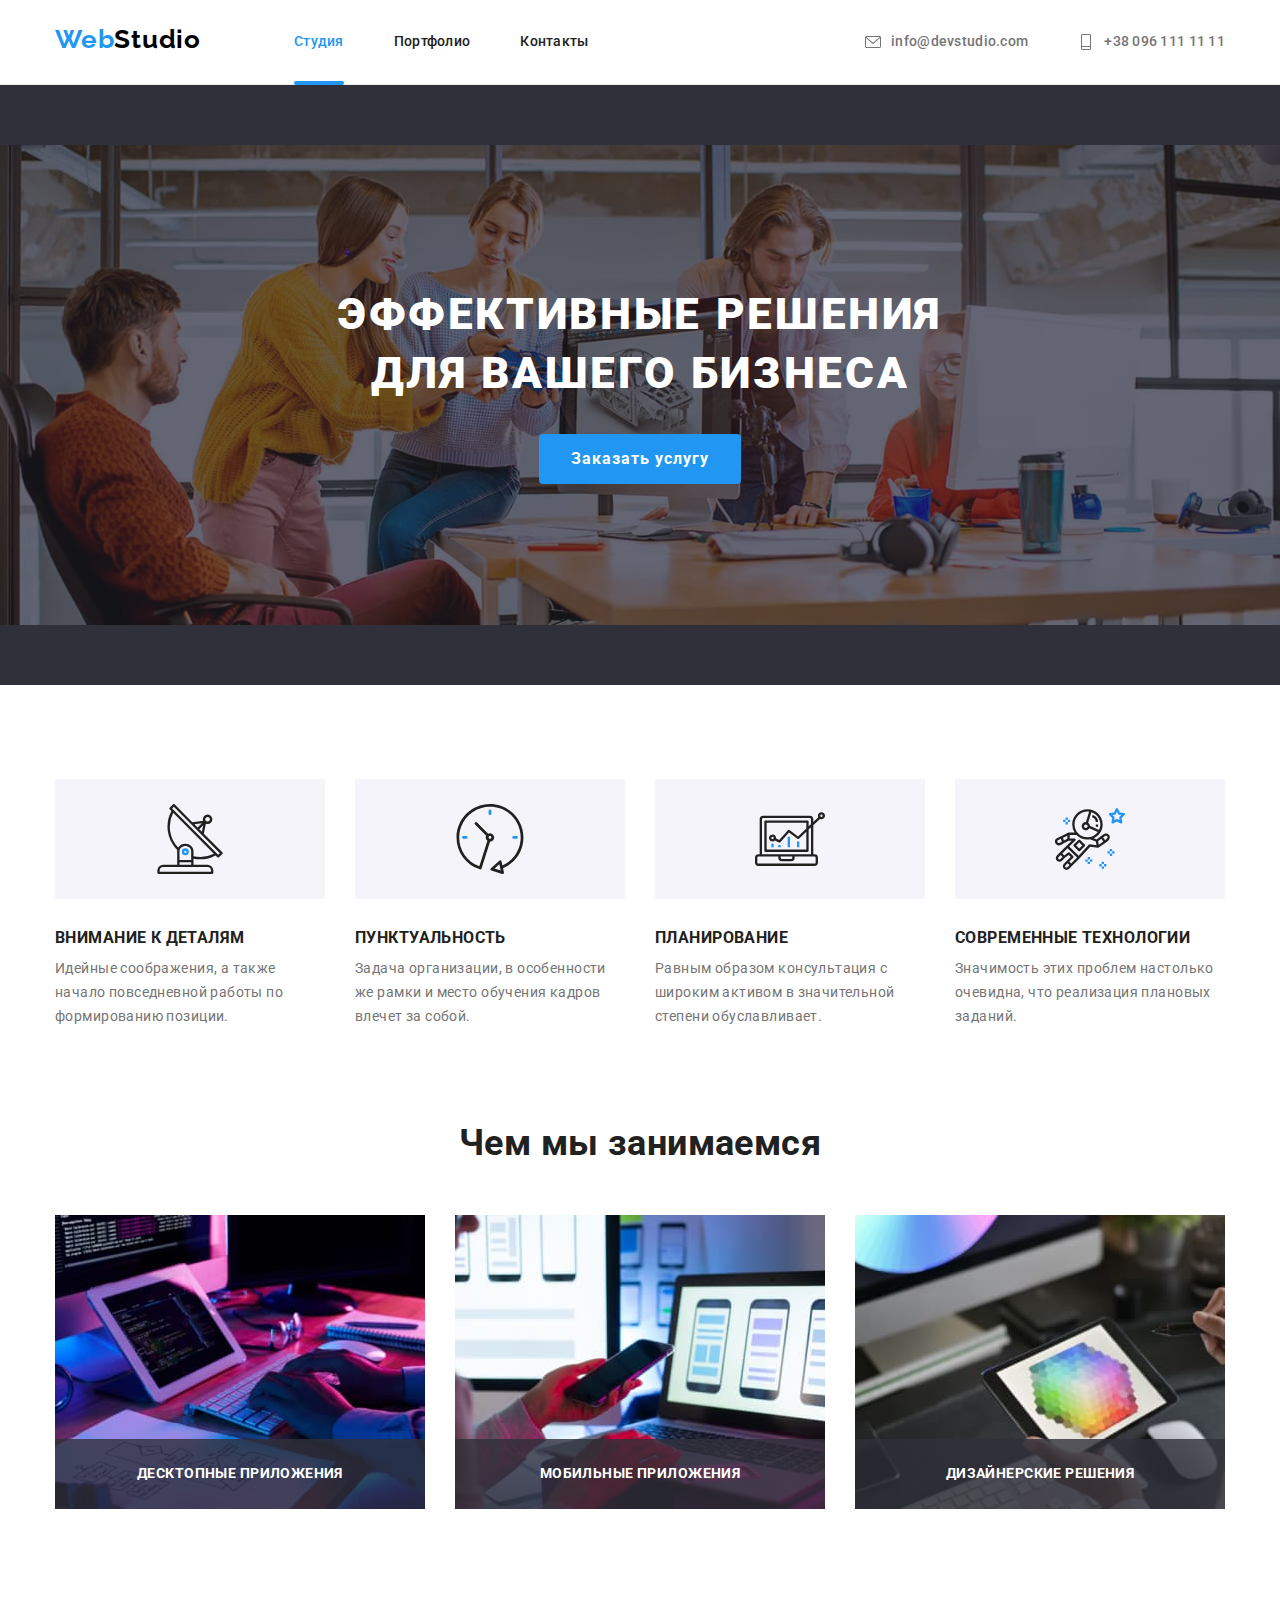
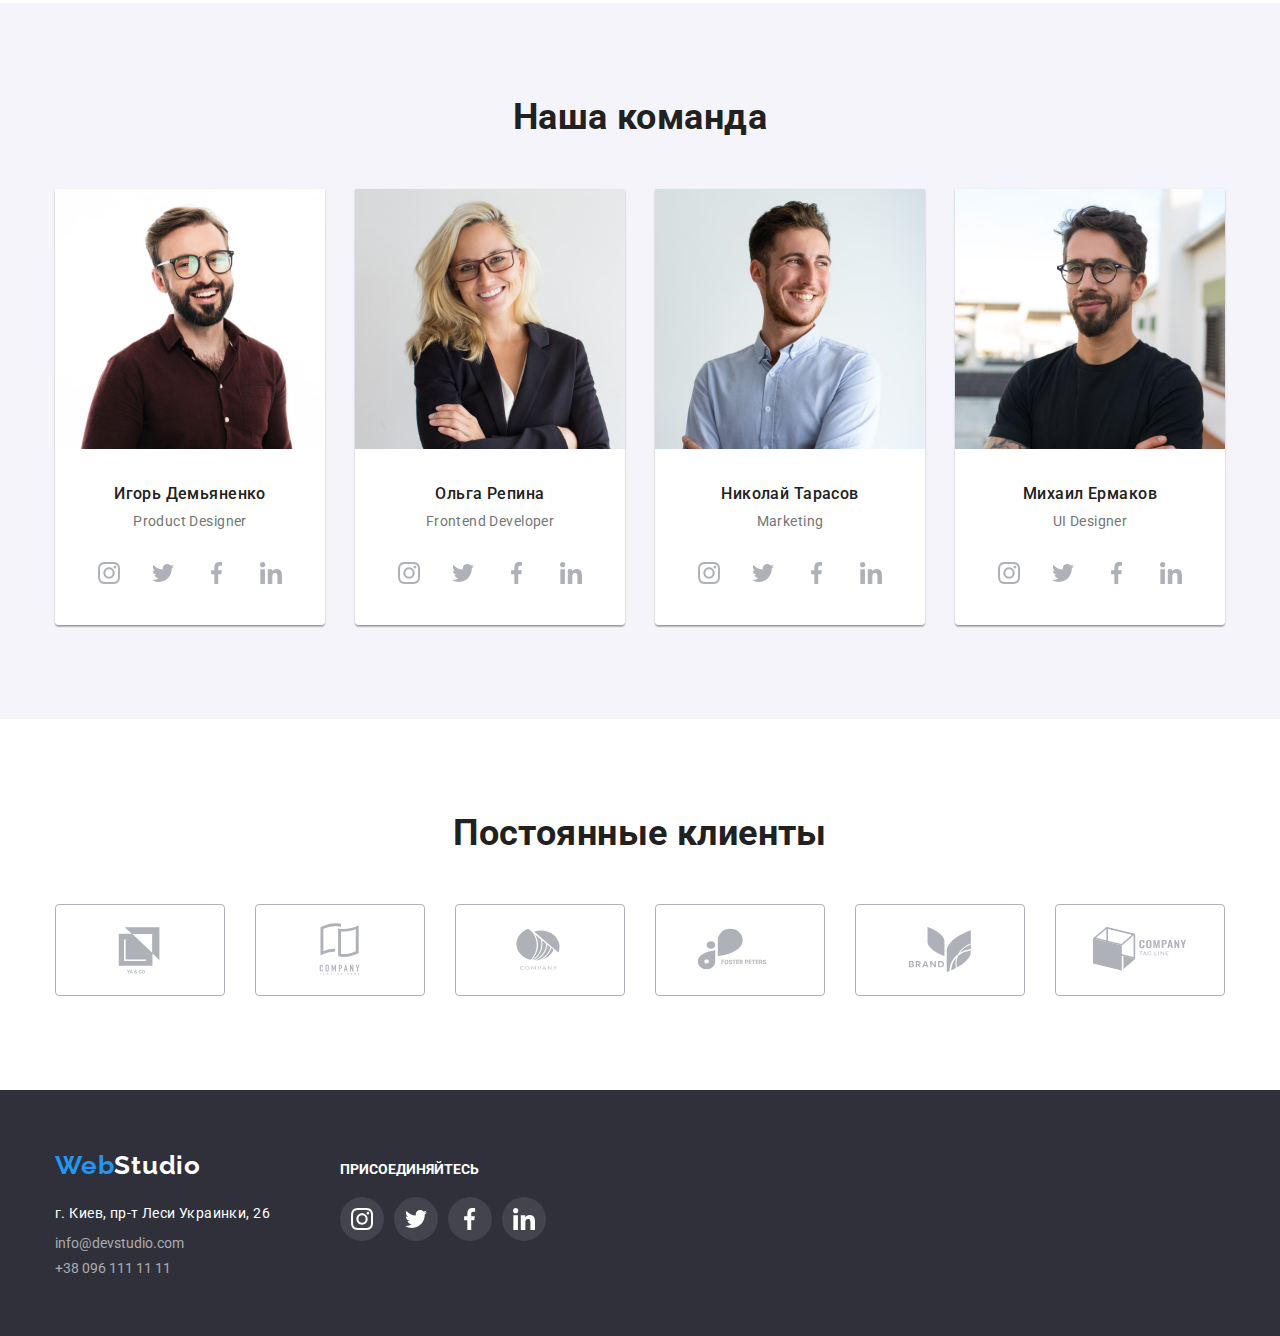
==== commit 06e5d71a: "First part of HW6" ====
--- a/index.html
+++ b/index.html
@@ -42,6 +42,32 @@
             <button class="main-button" type="button" data-modal-open>Заказать услугу</button>
             <div class="backdrop is-hidden" data-modal>
                <div class="modal">
+                  <h2 class="modal-title">Оставьте свои данные, мы вам перезвоним</h2>
+                  <form action="" class="modal-form">
+                     <div class="modal-box">
+                        <div class="modal-form-box">
+                           <label for="user-name" class="modal-label-name">Имя</label>
+                           <input type="text" name="user-name" id="user-name" class="modal-input-name" required>
+                        </div>
+                        <div class="modal-form-box">
+                           <label for="user-tel" class="modal-label-tel">Телефон</label>
+                           <input type="tel" name="user-tel" id="user-tel" class="modal-input-tel" required>
+                        </div>
+                        <div class="modal-form-box">
+                           <label for="user-mail" class="modal-label-mail">Почта</label>
+                           <input type="mail" name="user-mail" id="user-mail" class="modal-input-mail" required>
+                        </div>
+                        <div class="modal-form-box">
+                           <label for="user-comment" class="modal-label-comment">Комментарий</label>
+                           <textarea name="user-comment" id="user-comment" cols="30" rows="10" placeholder="Введите текст" class="modal-area-comment"></textarea>
+                        </div>
+                        <div class="modal-form-checkbox">
+                           <input type="checkbox" name="user-policy" id="user-policy" class="modal-input-policy">
+                           <label for="user-policy" class="modal-policy-text">Соглашаюсь с рассылкой и принимаю <span class="modal-policy-link">Условия договора</span></label>
+                        </div>
+                     </div>
+                  </form>
+                  <button type="submit" class="modal-button-submit">Отправить</button>
                   <button class="close" data-modal-close>
                      <svg class="icon-button">
                         <use href="./images/modal-icon/symbol-defs.svg#icon-close-black"></use>
--- a/css/styles.css
+++ b/css/styles.css
@@ -19,6 +19,11 @@
   --overflow-bgc-color: rgba(33, 150, 243, 0.9);
   --timing-function: cubic-bezier(0.4, 0, 0.2, 1);
   --work-overlay-bgc-color: rgba(47, 48, 58, 0.8);
+  --modal-title-color: #212121;
+  --modal-text-color: #757575;
+  --modal-comment-placeholder: rgba(117, 117, 117, 0.5);
+  --modal-policy-link: #2196f3;
+  --modal-button-submit-color: #ffffff;
 }
 
 li {
@@ -48,8 +53,10 @@
 .work,
 .team,
 .client,
-.content-item .content-button, .content-text,
-.address-destination, .content-overlay-caption {
+.content-item .content-button,
+.content-text,
+.address-destination,
+.content-overlay-caption {
   letter-spacing: 0.03em;
 }
 
@@ -154,7 +161,7 @@
   width: 100%;
   height: 4px;
   position: absolute;
-  bottom: 0;
+  bottom: -1px;
   left: 0;
 
   background-color: var(--accent-color);
@@ -174,7 +181,7 @@
   line-height: 1.4;
   letter-spacing: 0.02em;
 
-  transition:color 250ms var(--timing-function);
+  transition: color 250ms var(--timing-function);
 }
 .container.head {
   display: flex;
@@ -217,6 +224,7 @@
   background-position: center;
   background-repeat: no-repeat;
   background-size: contain;
+  background-color: var(--header-bgc-color);
 }
 
 .main-title {
@@ -284,7 +292,95 @@
   border-radius: 4px;
   box-shadow: 0px 1px 3px rgba(0, 0, 0, 0.12), 0px 1px 1px rgba(0, 0, 0, 0.14),
     0px 2px 1px rgba(0, 0, 0, 0.2);
-
+}
+.modal-title {
+  margin: 40px 40px 12px;
+  font-weight: 700;
+  font-size: 20px;
+  line-height: 1.15;
+  letter-spacing: 0.03em;
+
+  color: var(--modal-title-color);
+}
+.modal-box {
+  margin: 0 40px;
+  padding: 0;
+}
+.modal-form-box {
+  display: flex;
+  flex-direction: column;
+  align-items: start;
+  width: 100%;
+}
+.modal-box input {
+  margin-bottom: 10px;
+  padding: 0 42px;
+  width: 100%;
+  height: 40px;
+  border-radius: 4px;
+  border: 1px solid rgba(33, 33, 33, 0.2);
+}
+.modal-box label {
+  padding-bottom: 4px;
+  font-weight: normal;
+  font-size: 12px;
+  line-height: 1.16;
+  letter-spacing: 0.01em;
+
+  color: var(--modal-text-color);
+}
+.modal-box textarea {
+  margin-bottom: 20px;
+  padding: 12px 16px;
+  width: 100%;
+  height: 120px;
+  border-radius: 4px;
+  border: 1px solid rgba(33, 33, 33, 0.2);
+  resize: none;
+}
+/* TODO --------------------------------------------------------------Placeholder */
+/* .modal-box textarea[placeholder]{
+font-size: 12px;
+line-height: 1.16;
+letter-spacing: 0.01em;
+
+color: var(--modal-comment-placeholder);
+} */
+.modal-form-checkbox {
+  display: flex;
+  width: 100%;
+  margin-bottom: 30px;
+}
+.modal-box input[type='checkbox'] {
+  margin: 5px 8px 5px 0;
+  padding: 0;
+  width: 16px;
+  height: 15px;
+}
+.modal-policy-text {
+  line-height: 1.71;
+  letter-spacing: 0.03em;
+
+  color: var(--modal-text-color);
+}
+.modal-policy-link {
+  color: var(--modal-policy-link);
+  text-decoration: underline;
+  font-size: 14px;
+  line-height: 1.71;
+  letter-spacing: 0.03em;
+}
+.modal-button-submit {
+  width: 200px;
+  height: 50px;
+  background-color: var(--accent-color);
+  color: var(--modal-button-submit-color);
+  box-shadow: 0px 4px 4px rgba(0, 0, 0, 0.15);
+  border-radius: 4px;
+  font-weight: 700;
+  font-size: 16px;
+  line-height: 1.87;
+  letter-spacing: 0.06em;
 }
 .close {
   position: absolute;
@@ -301,7 +397,8 @@
 
   transition: border-color 250ms var(--timing-function);
 }
-.close:hover, .close:focus{
+.close:hover,
+.close:focus {
   border-color: var(--accent-color);
 }
 .icon-button {
@@ -364,10 +461,10 @@
 .work-list .work-item + .work-item {
   margin-left: 30px;
 }
-.work-item{
+.work-item {
   position: relative;
 }
-.work-overlay-box{
+.work-overlay-box {
   display: flex;
   justify-content: center;
   align-items: center;
@@ -378,16 +475,15 @@
   bottom: 0;
   left: 0;
 
-  background-color:var(--work-overlay-bgc-color);
-}
-.work-overlay-caption{
-font-weight: bold;
-line-height: 1.14;
-letter-spacing: 0.03em;
-text-transform: uppercase;
-
-color: var(--primary-white-color);
-
+  background-color: var(--work-overlay-bgc-color);
+}
+.work-overlay-caption {
+  font-weight: bold;
+  line-height: 1.14;
+  letter-spacing: 0.03em;
+  text-transform: uppercase;
+
+  color: var(--primary-white-color);
 }
 /* --------------------------------------Наша команда */
 .section.team {
@@ -444,7 +540,8 @@
 
   color: var(--team-icon-color);
 
-  transition: color 250ms var(--timing-function), background-color 250ms var(--timing-function), border-radius 250ms var(--timing-function);
+  transition: color 250ms var(--timing-function), background-color 250ms var(--timing-function),
+    border-radius 250ms var(--timing-function);
 }
 .icon-team {
   width: 22px;
@@ -505,7 +602,8 @@
   font-size: 16px;
   line-height: 1.62;
 
-  transition: color 250ms var(--timing-function), backgroung-color 250ms var(--timing-function), box-shadow 250ms var(--timing-function);
+  transition: color 250ms var(--timing-function), backgroung-color 250ms var(--timing-function),
+    box-shadow 250ms var(--timing-function);
 }
 .content-button.curent {
   color: var(--primary-white-color);
@@ -564,7 +662,8 @@
   transform: translateY(+101%);
   transition: transform 250ms var(--timing-function);
 }
-.content-link:hover .content-overlay {
+.content-link:hover .content-overlay,
+.content-link:focus .content-overlay {
   transform: translateY(0);
 }
 .content-overlay-caption {
@@ -597,7 +696,7 @@
 .content-link:hover,
 .content-link:focus {
   box-shadow: 0px 1px 1px rgba(0, 0, 0, 0.12), 0px 4px 4px rgba(0, 0, 0, 0.06),
-  1px 4px 6px rgba(0, 0, 0, 0.16);
+    1px 4px 6px rgba(0, 0, 0, 0.16);
 }
 .content-block {
   padding: 20px 24px;
@@ -659,7 +758,7 @@
   border-radius: 50%;
   background-color: var(--footer-icon-background);
   color: var(--primary-white-color);
-  transition: background-color 250ms var(--timing-function), color 250ms var(--timing-function);
+  transition: background-color 250ms var(--timing-function);
 }
 .join-link:hover,
 .join-link:focus {
@@ -675,4 +774,3 @@
   fill: currentColor;
   margin: 11px;
 }
-
